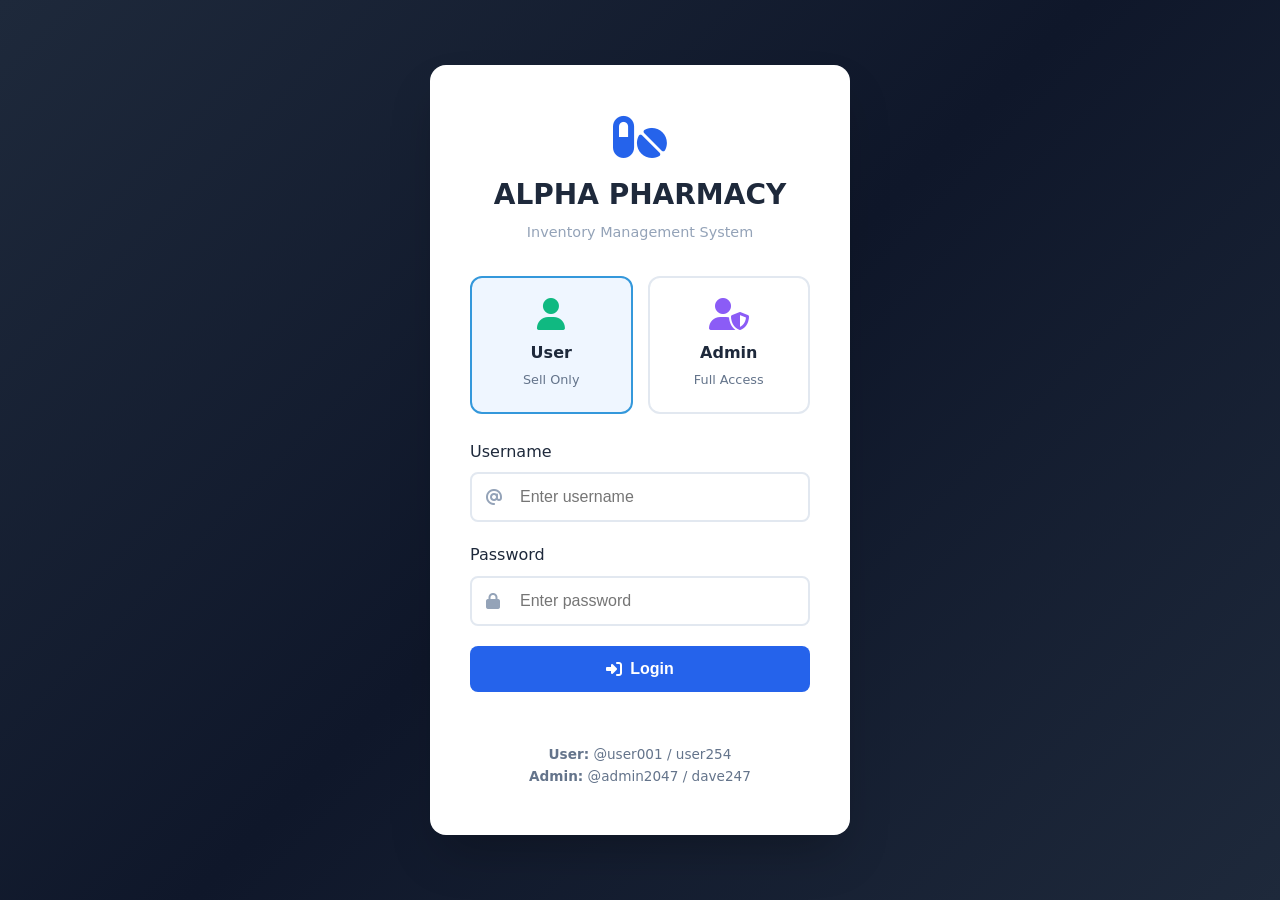
==== login.html @ 3d80ed70 "Add files via upload" ====
<!DOCTYPE html>
<html lang="en">
<head>
    <meta charset="UTF-8">
    <meta name="viewport" content="width=device-width, initial-scale=1.0">
    <title>Login - MediCare Pharmacy</title>
    <link rel="stylesheet" href="https://cdnjs.cloudflare.com/ajax/libs/font-awesome/6.5.1/css/all.min.css" />
    <link rel="stylesheet" href="style.css" />
    <style>
        .role-selection {
            display: grid;
            grid-template-columns: 1fr 1fr;
            gap: 15px;
            margin-bottom: 25px;
        }
        .role-card {
            padding: 20px;
            border: 2px solid #e2e8f0;
            border-radius: 12px;
            text-align: center;
            cursor: pointer;
            transition: all 0.3s;
        }
        .role-card:hover {
            border-color: #3498db;
            background: #f8fafc;
        }
        .role-card.selected {
            border-color: #3498db;
            background: #eff6ff;
        }
        .role-card i {
            font-size: 2rem;
            margin-bottom: 10px;
            display: block;
        }
        .role-card.user-card i { color: #10b981; }
        .role-card.admin-card i { color: #8b5cf6; }
        .role-card span {
            display: block;
            font-weight: 600;
            color: #1e293b;
        }
        .role-card small {
            color: #64748b;
            font-size: 0.8rem;
        }
        .user-role { color: #10b981; }
        .admin-role { color: #8b5cf6; }
    </style>
</head>
<body>
    <div class="login-page">
        <div class="login-container">
            <div class="login-header">
                <i class="fa-solid fa-pills"></i>
                <h1>ALPHA PHARMACY</h1>
                <p>Inventory Management System</p>
            </div>

            <div class="role-selection">
                <div class="role-card user-card" onclick="selectRole('user')">
                    <i class="fa-solid fa-user"></i>
                    <span>User</span>
                    <small>Sell Only</small>
                </div>
                <div class="role-card admin-card" onclick="selectRole('admin')">
                    <i class="fa-solid fa-user-shield"></i>
                    <span>Admin</span>
                    <small>Full Access</small>
                </div>
            </div>

            <form id="loginForm" class="login-form">
                <div class="form-group">
                    <label>Username</label>
                    <div class="input-group">
                        <i class="fa-solid fa-at"></i>
                        <input type="text" id="username" placeholder="Enter username" required />
                    </div>
                </div>
                <div class="form-group">
                    <label>Password</label>
                    <div class="input-group">
                        <i class="fa-solid fa-lock"></i>
                        <input type="password" id="password" placeholder="Enter password" required />
                    </div>
                </div>
                <button type="submit" class="btn-login">
                    <i class="fa-solid fa-sign-in-alt"></i> Login
                </button>
                <p id="loginError" class="error-message"></p>
            </form>

            <p style="text-align: center; margin-top: 20px; color: #64748b; font-size: 0.85rem;">
                <b>User:</b> @user001 / user254<br>
                <b>Admin:</b> @admin2047 / dave247
            </p>
        </div>
    </div>

    <script>
        // Clear any existing session when arriving at login page
        if (window.location.href.includes('login.html')) {
            localStorage.removeItem('isLoggedIn');
            localStorage.removeItem('role');
        }
        
        let selectedRole = 'user';
        
        function selectRole(role) {
            selectedRole = role;
            document.querySelectorAll('.role-card').forEach(card => card.classList.remove('selected'));
            if (role === 'user') {
                document.querySelector('.user-card').classList.add('selected');
            } else {
                document.querySelector('.admin-card').classList.add('selected');
            }
        }

        selectRole('user');

        document.getElementById('loginForm').addEventListener('submit', function(e) {
            e.preventDefault();
            
            const username = document.getElementById('username').value;
            const password = document.getElementById('password').value;
            const errorMessage = document.getElementById('loginError');

            const validUsers = {
                '@user001': 'user254',
                '@admin2047': 'dave247'
            };

            if (validUsers[username] && validUsers[username] === password) {
                const isAdmin = username === '@admin2047';
                localStorage.setItem('role', isAdmin ? 'admin' : 'user');
                localStorage.setItem('isLoggedIn', 'true');
                
                // Small delay to ensure localStorage is saved
                setTimeout(function() {
                    window.location.href = 'index.html?t=' + new Date().getTime();
                }, 100);
            } else {
                errorMessage.textContent = 'Invalid username or password';
                setTimeout(() => { errorMessage.textContent = ''; }, 3000);
            }
        });
    </script>
</body>
</html>
---- style.css ----
/* ===== Login Page ===== */
.login-page {
  min-height: 100vh;
  display: flex;
  align-items: center;
  justify-content: center;
  background: linear-gradient(135deg, #1e293b 0%, #0f172a 50%, #1e293b 100%);
  padding: 20px;
}

.login-container {
  background: var(--white);
  border-radius: 16px;
  padding: 48px 40px;
  width: 100%;
  max-width: 420px;
  box-shadow: 0 25px 50px -12px rgba(0,0,0,0.25);
  animation: slideUp 0.4s ease;
}

@keyframes slideUp {
  from { opacity: 0; transform: translateY(30px); }
  to { opacity: 1; transform: translateY(0); }
}

.login-header {
  text-align: center;
  margin-bottom: 32px;
}

.login-header i {
  font-size: 3rem;
  color: var(--primary);
  margin-bottom: 12px;
  display: block;
}

.login-header h1 {
  font-size: 1.75rem;
  font-weight: 700;
  color: var(--dark);
  margin-bottom: 4px;
}

.login-header p {
  color: var(--gray-400);
  font-size: 0.9rem;
}

.login-form .form-group {
  margin-bottom: 20px;
}

.login-form .form-group label {
  display: block;
  font-weight: 500;
  margin-bottom: 8px;
  color: var(--dark);
}

.input-group {
  position: relative;
}

.input-group i {
  position: absolute;
  left: 16px;
  top: 50%;
  transform: translateY(-50%);
  color: var(--gray-400);
  font-size: 1rem;
}

.input-group input {
  width: 100%;
  padding: 14px 16px 14px 48px;
  border: 2px solid var(--gray-200);
  border-radius: var(--radius);
  font-size: 1rem;
  transition: var(--transition);
}

.input-group input:focus {
  outline: none;
  border-color: var(--primary);
  box-shadow: 0 0 0 4px rgba(37, 99, 235, 0.1);
}

.btn-login {
  width: 100%;
  padding: 14px;
  background: var(--primary);
  color: var(--white);
  border: none;
  border-radius: var(--radius);
  font-size: 1rem;
  font-weight: 600;
  cursor: pointer;
  transition: var(--transition);
  display: flex;
  align-items: center;
  justify-content: center;
  gap: 8px;
}

.btn-login:hover {
  background: var(--primary-dark);
  transform: translateY(-2px);
}

.error-message {
  color: var(--danger);
  text-align: center;
  margin-top: 12px;
  font-size: 0.875rem;
  min-height: 20px;
}

/* ===== CSS Variables ===== */
:root {
  --primary: #2563eb;
  --primary-dark: #1d4ed8;
  --secondary: #64748b;
  --success: #10b981;
  --warning: #f59e0b;
  --danger: #ef4444;
  --dark: #1e293b;
  --light: #f8fafc;
  --white: #ffffff;
  --gray-100: #f1f5f9;
  --gray-200: #e2e8f0;
  --gray-300: #cbd5e1;
  --gray-400: #94a3b8;
  --shadow: 0 1px 3px rgba(0,0,0,0.1), 0 1px 2px rgba(0,0,0,0.06);
  --shadow-lg: 0 10px 15px -3px rgba(0,0,0,0.1), 0 4px 6px -2px rgba(0,0,0,0.05);
  --radius: 8px;
  --radius-lg: 12px;
  --transition: all 0.2s ease;
}

/* ===== Reset & Base ===== */
* {
  margin: 0;
  padding: 0;
  box-sizing: border-box;
}

body {
  font-family: 'Segoe UI', system-ui, -apple-system, sans-serif;
  background-color: var(--gray-100);
  color: var(--dark);
  line-height: 1.6;
}

/* ===== App Container ===== */
.app-container {
  display: flex;
  min-height: 100vh;
}

/* ===== Sidebar ===== */
.sidebar {
  width: 260px;
  background: linear-gradient(180deg, var(--dark) 0%, #0f172a 100%);
  color: var(--white);
  display: flex;
  flex-direction: column;
  position: fixed;
  height: 100vh;
  z-index: 100;
}

.logo {
  padding: 24px;
  display: flex;
  align-items: center;
  gap: 12px;
  font-size: 1.5rem;
  font-weight: 700;
  border-bottom: 1px solid rgba(255,255,255,0.1);
}

.logo i {
  color: var(--primary);
  font-size: 1.8rem;
}

.nav-menu {
  flex: 1;
  padding: 20px 12px;
  display: flex;
  flex-direction: column;
  gap: 4px;
}

.nav-item {
  display: flex;
  align-items: center;
  gap: 12px;
  padding: 14px 16px;
  color: var(--gray-400);
  text-decoration: none;
  border-radius: var(--radius);
  transition: var(--transition);
  font-weight: 500;
}

.nav-item i {
  width: 20px;
  text-align: center;
}

.nav-item:hover {
  background: rgba(255,255,255,0.05);
  color: var(--white);
}

.nav-item.active {
  background: var(--primary);
  color: var(--white);
}

.sidebar-footer {
  padding: 20px;
  border-top: 1px solid rgba(255,255,255,0.1);
}

.user-info {
  display: flex;
  align-items: center;
  gap: 10px;
  color: var(--gray-400);
  font-size: 0.9rem;
  margin-bottom: 12px;
}

.user-info i {
  font-size: 1.5rem;
}

.logout-btn {
  width: 100%;
  display: flex;
  align-items: center;
  justify-content: center;
  gap: 8px;
  padding: 10px;
  background: rgba(239, 68, 68, 0.2);
  color: #f87171;
  border: 1px solid rgba(239, 68, 68, 0.3);
  border-radius: var(--radius);
  cursor: pointer;
  transition: var(--transition);
  font-size: 0.9rem;
}

.logout-btn:hover {
  background: rgba(239, 68, 68, 0.3);
  color: #fff;
}

/* ===== Main Content ===== */
.main-content {
  flex: 1;
  margin-left: 260px;
  padding: 24px;
  min-height: 100vh;
}

.page {
  display: none;
  animation: fadeIn 0.3s ease;
}

.page.active {
  display: block;
}

@keyframes fadeIn {
  from { opacity: 0; transform: translateY(10px); }
  to { opacity: 1; transform: translateY(0); }
}

/* ===== Page Header ===== */
.page-header {
  display: flex;
  justify-content: space-between;
  align-items: center;
  margin-bottom: 24px;
}

.page-header h1 {
  font-size: 1.75rem;
  font-weight: 600;
  color: var(--dark);
  display: flex;
  align-items: center;
  gap: 12px;
}

.page-header h1 i {
  color: var(--primary);
}

.date-display {
  color: var(--gray-400);
  font-size: 0.9rem;
}

/* ===== Dashboard Stats ===== */
.dashboard-stats {
  display: grid;
  grid-template-columns: repeat(auto-fit, minmax(240px, 1fr));
  gap: 20px;
  margin-bottom: 32px;
}

.stat-card {
  background: var(--white);
  border-radius: var(--radius-lg);
  padding: 24px;
  display: flex;
  align-items: center;
  gap: 16px;
  box-shadow: var(--shadow);
  transition: var(--transition);
}

.stat-card:hover {
  transform: translateY(-4px);
  box-shadow: var(--shadow-lg);
}

.stat-icon {
  width: 56px;
  height: 56px;
  border-radius: var(--radius);
  display: flex;
  align-items: center;
  justify-content: center;
  font-size: 1.5rem;
}

.stat-card.total-sales .stat-icon {
  background: linear-gradient(135deg, #f59e0b, #d97706);
  color: var(--white);
}

.stat-card.daily .stat-icon {
  background: linear-gradient(135deg, #f97316, #ea580c);
  color: var(--white);
}

.stat-card.monthly .stat-icon {
  background: linear-gradient(135deg, #10b981, #059669);
  color: var(--white);
}

.stat-card.yearly .stat-icon {
  background: linear-gradient(135deg, #8b5cf6, #7c3aed);
  color: var(--white);
}

.stat-info {
  display: flex;
  flex-direction: column;
}

.stat-label {
  font-size: 0.875rem;
  color: var(--gray-400);
  font-weight: 500;
}

.stat-value {
  font-size: 1.5rem;
  font-weight: 700;
  color: var(--dark);
}

/* ===== Recent Sales Section ===== */
.recent-sales-section h2 {
  font-size: 1.25rem;
  font-weight: 600;
  margin-bottom: 16px;
  display: flex;
  align-items: center;
  gap: 10px;
}

.recent-sales-section h2 i {
  color: var(--primary);
}

/* ===== Tables ===== */
.table-container {
  background: var(--white);
  border-radius: var(--radius-lg);
  box-shadow: var(--shadow);
  overflow: hidden;
}

.data-table {
  width: 100%;
  border-collapse: collapse;
}

.data-table thead {
  background: var(--gray-100);
}

.data-table th {
  padding: 14px 16px;
  text-align: left;
  font-weight: 600;
  font-size: 0.875rem;
  color: var(--gray-400);
  text-transform: uppercase;
  letter-spacing: 0.05em;
}

.data-table td {
  padding: 14px 16px;
  border-bottom: 1px solid var(--gray-200);
}

.data-table tbody tr:hover {
  background: var(--gray-50);
}

.data-table tbody tr:last-child td {
  border-bottom: none;
}

/* ===== Sell Form ===== */
.sell-form-container {
  max-width: 600px;
  margin: 0 auto;
}

.form-card {
  background: var(--white);
  border-radius: var(--radius-lg);
  padding: 32px;
  box-shadow: var(--shadow);
}

.form-card h3 {
  font-size: 1.25rem;
  margin-bottom: 24px;
  padding-bottom: 16px;
  border-bottom: 1px solid var(--gray-200);
}

.form-group {
  margin-bottom: 20px;
}

.form-group label {
  display: block;
  font-weight: 500;
  margin-bottom: 8px;
  color: var(--dark);
}

.form-input, .form-select {
  width: 100%;
  padding: 12px 16px;
  border: 1px solid var(--gray-300);
  border-radius: var(--radius);
  font-size: 1rem;
  transition: var(--transition);
  background: var(--white);
}

.form-input:focus, .form-select:focus {
  outline: none;
  border-color: var(--primary);
  box-shadow: 0 0 0 3px rgba(37, 99, 235, 0.1);
}

.search-input {
  width: 100%;
  padding: 12px 16px;
  border: 1px solid var(--gray-300);
  border-radius: var(--radius);
  font-size: 1rem;
  margin-bottom: 12px;
}

/* ===== Buttons ===== */
.btn-primary {
  display: inline-flex;
  align-items: center;
  gap: 8px;
  padding: 12px 24px;
  background: var(--primary);
  color: var(--white);
  border: none;
  border-radius: var(--radius);
  font-size: 1rem;
  font-weight: 500;
  cursor: pointer;
  transition: var(--transition);
}

.btn-primary:hover {
  background: var(--primary-dark);
  transform: translateY(-1px);
}

.btn-secondary {
  display: inline-flex;
  align-items: center;
  gap: 8px;
  padding: 10px 20px;
  background: var(--primary);
  color: var(--white);
  border: none;
  border-radius: var(--radius);
  font-size: 0.9rem;
  font-weight: 500;
  cursor: pointer;
  transition: var(--transition);
}

.btn-secondary:hover {
  background: var(--primary-dark);
}

.btn-outline {
  display: inline-flex;
  align-items: center;
  gap: 8px;
  padding: 10px 20px;
  background: transparent;
  color: var(--gray-400);
  border: 1px solid var(--gray-300);
  border-radius: var(--radius);
  font-size: 0.9rem;
  font-weight: 500;
  cursor: pointer;
  transition: var(--transition);
}

.btn-outline:hover {
  border-color: var(--dark);
  color: var(--dark);
}

.btn-danger {
  background: var(--danger);
  color: var(--white);
}

.btn-danger:hover {
  background: #dc2626;
}

/* ===== Filters Section ===== */
.filters-section {
  background: var(--white);
  padding: 20px;
  border-radius: var(--radius-lg);
  margin-bottom: 24px;
  box-shadow: var(--shadow);
}

.date-filters {
  display: flex;
  align-items: flex-end;
  gap: 16px;
  flex-wrap: wrap;
}

.filter-group {
  display: flex;
  flex-direction: column;
  gap: 6px;
}

.filter-group label {
  font-size: 0.875rem;
  font-weight: 500;
  color: var(--gray-400);
}

/* ===== Inventory Stats ===== */
.inventory-stats {
  display: flex;
  gap: 24px;
  margin-bottom: 24px;
  flex-wrap: wrap;
}

.inv-stat {
  background: var(--white);
  padding: 20px 32px;
  border-radius: var(--radius-lg);
  box-shadow: var(--shadow);
  display: flex;
  flex-direction: column;
  align-items: center;
}

.inv-value {
  font-size: 1.75rem;
  font-weight: 700;
  color: var(--dark);
}

.inv-value.low-stock {
  color: var(--danger);
}

.inv-label {
  font-size: 0.875rem;
  color: var(--gray-400);
}

/* ===== Modal ===== */
.modal {
  display: none;
  position: fixed;
  top: 0;
  left: 0;
  width: 100%;
  height: 100%;
  background: rgba(0,0,0,0.5);
  z-index: 1000;
  align-items: center;
  justify-content: center;
}

.modal.active {
  display: flex;
}

.modal-content {
  background: var(--white);
  border-radius: var(--radius-lg);
  width: 100%;
  max-width: 500px;
  max-height: 90vh;
  overflow-y: auto;
  box-shadow: var(--shadow-lg);
}

.modal-header {
  display: flex;
  justify-content: space-between;
  align-items: center;
  padding: 20px 24px;
  border-bottom: 1px solid var(--gray-200);
}

.modal-header h2 {
  font-size: 1.25rem;
  font-weight: 600;
}

.close-modal {
  background: none;
  border: none;
  font-size: 1.5rem;
  color: var(--gray-400);
  cursor: pointer;
  padding: 4px;
  line-height: 1;
}

.close-modal:hover {
  color: var(--dark);
}

#drugForm {
  padding: 24px;
}

.form-row {
  display: grid;
  grid-template-columns: 1fr 1fr;
  gap: 16px;
}

.form-actions {
  display: flex;
  gap: 12px;
  margin-top: 24px;
}

.form-actions .btn-primary {
  flex: 1;
}

/* ===== Table Actions ===== */
.action-btns {
  display: flex;
  gap: 8px;
}

.action-btn {
  padding: 6px 12px;
  border: none;
  border-radius: 4px;
  font-size: 0.8rem;
  cursor: pointer;
  transition: var(--transition);
}

.action-btn.edit {
  background: var(--warning);
  color: var(--dark);
}

.action-btn.delete {
  background: var(--danger);
  color: var(--white);
}

.action-btn:hover {
  opacity: 0.9;
}

/* ===== Stock Status ===== */
.stock-status {
  display: inline-block;
  padding: 4px 8px;
  border-radius: 4px;
  font-size: 0.75rem;
  font-weight: 500;
}

.stock-status.in-stock {
  background: #d1fae5;
  color: #065f46;
}

.stock-status.low-stock {
  background: #fef3c7;
  color: #92400e;
}

.stock-status.out-of-stock {
  background: #fee2e2;
  color: #991b1b;
}

/* ===== Responsive ===== */
@media (max-width: 1024px) {
  .sidebar {
    width: 80px;
  }
  
  .logo span, .nav-item span, .user-info span, .logout-btn span {
    display: none;
  }
  
  .logo {
    justify-content: center;
  }
  
  .nav-item {
    justify-content: center;
    padding: 14px;
  }
  
  .user-info {
    justify-content: center;
  }
  
  .logout-btn {
    justify-content: center;
  }
  
  .main-content {
    margin-left: 80px;
  }
}

@media (max-width: 768px) {
  .sidebar {
    display: none;
  }
  
  .main-content {
    margin-left: 0;
    padding: 16px;
  }
  
  .dashboard-stats {
    grid-template-columns: 1fr;
  }
  
  .date-filters {
    flex-direction: column;
    align-items: stretch;
  }
  
  .form-row {
    grid-template-columns: 1fr;
  }
  
  .table-container {
    overflow-x: auto;
  }
  
  .data-table {
    min-width: 600px;
  }
}

/* ===== Date Group Header ===== */
.date-group-header {
  background: var(--gray-100) !important;
  font-weight: 600;
}

.date-group-header td {
  padding: 10px 16px !important;
  color: var(--dark);
}

/* ===== Filter Buttons ===== */
.filter-buttons {
  display: flex;
  gap: 10px;
  margin-bottom: 20px;
  flex-wrap: wrap;
}

.filter-btn {
  padding: 8px 16px;
  border: 1px solid var(--gray-300);
  background: var(--white);
  border-radius: 20px;
  cursor: pointer;
  font-size: 0.875rem;
  transition: var(--transition);
}

.filter-btn:hover, .filter-btn.active {
  background: var(--primary);
  color: var(--white);
  border-color: var(--primary);
}

/* ===== Expiry Status ===== */
.expiry-expired { color: var(--danger); font-weight: 600; }
.expiry-soon { color: var(--warning); font-weight: 600; }
.expiry-ok { color: var(--success); font-weight: 600; }

.status-badge {
  display: inline-block;
  padding: 4px 10px;
  border-radius: 12px;
  font-size: 0.75rem;
  font-weight: 500;
}

.status-expired { background: #fee2e2; color: #dc2626; }
.status-soon { background: #fef3c7; color: #d97706; }
.status-ok { background: #d1fae5; color: #059669; }

/* ===== Stock Status ===== */
.stock-status {
  display: inline-block;
  padding: 4px 10px;
  border-radius: 4px;
  font-size: 0.75rem;
  font-weight: 500;
}

.stock-status.stock-high { background: #d1fae5; color: #059669; }
.stock-status.stock-medium { background: #fef3c7; color: #d97706; }
.stock-status.stock-low { background: #fee2e2; color: #dc2626; }
.stock-status.stock-out { background: #fee2e2; color: #991b1b; }

/* ===== Low Stock Notice ===== */
.low-stock-notice {
  background: #fef2f2;
  border: 1px solid #fecaca;
  border-radius: 8px;
  padding: 16px;
  margin-bottom: 20px;
}

.low-stock-notice h3 {
  color: var(--danger);
  margin-bottom: 10px;
  font-size: 1rem;
  display: flex;
  align-items: center;
  gap: 8px;
}

.low-stock-notice ul {
  color: var(--gray-500);
  padding-left: 20px;
}

.low-stock-notice li {
  margin-bottom: 5px;
}

/* ===== Search Group ===== */
.search-group {
  margin-bottom: 20px;
}

.search-input {
  width: 100%;
  padding: 12px 16px;
  border: 1px solid var(--gray-300);
  border-radius: var(--radius);
  font-size: 1rem;
}

/* ===== Admin Only Elements ===== */
.admin-only {
  display: none;
}
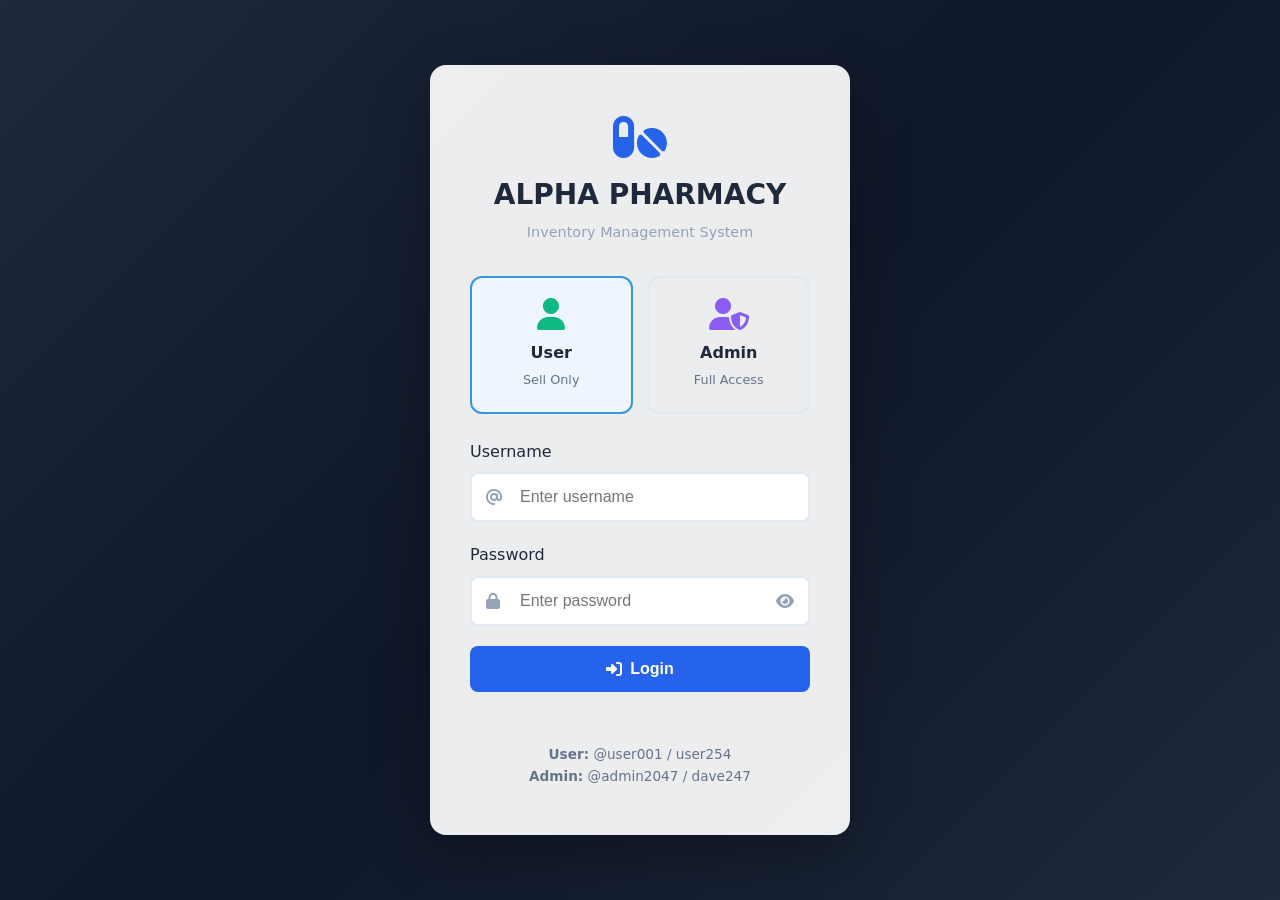
==== commit d678c8ce: "Add files via upload" ====
--- a/login.html
+++ b/login.html
@@ -7,6 +7,34 @@
     <link rel="stylesheet" href="https://cdnjs.cloudflare.com/ajax/libs/font-awesome/6.5.1/css/all.min.css" />
     <link rel="stylesheet" href="style.css" />
     <style>
+        body {
+            background: linear-gradient(-45deg, #1e3a8a, #1e40af, #3730a3, #4338ca);
+            background-size: 400% 400%;
+            animation: loginGradient 15s ease infinite;
+        }
+        
+        @keyframes loginGradient {
+            0% { background-position: 0% 50%; }
+            50% { background-position: 100% 50%; }
+            100% { background-position: 0% 50%; }
+        }
+        
+        body::before {
+            content: '';
+            position: fixed;
+            top: 0;
+            left: 0;
+            width: 100%;
+            height: 100%;
+            background: rgba(15, 23, 42, 0.5);
+            z-index: -1;
+        }
+        
+        .login-container {
+            background: rgba(255, 255, 255, 0.92);
+            box-shadow: 0 20px 60px rgba(0,0,0,0.3);
+        }
+        
         .role-selection {
             display: grid;
             grid-template-columns: 1fr 1fr;
@@ -84,6 +112,7 @@
                     <div class="input-group">
                         <i class="fa-solid fa-lock"></i>
                         <input type="password" id="password" placeholder="Enter password" required />
+                        <i class="fa-solid fa-eye toggle-password" onclick="togglePassword()"></i>
                     </div>
                 </div>
                 <button type="submit" class="btn-login">
@@ -118,6 +147,20 @@
             }
         }
 
+        function togglePassword() {
+            const passwordInput = document.getElementById('password');
+            const toggleIcon = document.querySelector('.toggle-password');
+            if (passwordInput.type === 'password') {
+                passwordInput.type = 'text';
+                toggleIcon.classList.remove('fa-eye');
+                toggleIcon.classList.add('fa-eye-slash');
+            } else {
+                passwordInput.type = 'password';
+                toggleIcon.classList.remove('fa-eye-slash');
+                toggleIcon.classList.add('fa-eye');
+            }
+        }
+
         selectRole('user');
 
         document.getElementById('loginForm').addEventListener('submit', function(e) {
@@ -136,6 +179,7 @@
                 const isAdmin = username === '@admin2047';
                 localStorage.setItem('role', isAdmin ? 'admin' : 'user');
                 localStorage.setItem('isLoggedIn', 'true');
+                localStorage.setItem('username', username);
                 
                 // Small delay to ensure localStorage is saved
                 setTimeout(function() {
--- a/style.css
+++ b/style.css
@@ -71,9 +71,21 @@
   font-size: 1rem;
 }
 
+.input-group .toggle-password {
+  position: absolute;
+  right: 16px;
+  left: auto;
+  cursor: pointer;
+  color: var(--gray-400);
+}
+
+.input-group .toggle-password:hover {
+  color: var(--dark);
+}
+
 .input-group input {
   width: 100%;
-  padding: 14px 16px 14px 48px;
+  padding: 14px 48px;
   border: 2px solid var(--gray-200);
   border-radius: var(--radius);
   font-size: 1rem;
@@ -152,6 +164,43 @@
   line-height: 1.6;
 }
 
+/* Admin page background */
+body.admin-page {
+  background: linear-gradient(-45deg, #1e3a8a, #1e40af, #3730a3, #4338ca);
+  background-size: 400% 400%;
+  animation: adminGradient 15s ease infinite;
+}
+
+@keyframes adminGradient {
+  0% { background-position: 0% 50%; }
+  50% { background-position: 100% 50%; }
+  100% { background-position: 0% 50%; }
+}
+
+/* User page background */
+body.user-page {
+  background: linear-gradient(-45deg, #047857, #059669, #0d9488, #14b8a6);
+  background-size: 400% 400%;
+  animation: userGradient 15s ease infinite;
+}
+
+@keyframes userGradient {
+  0% { background-position: 0% 50%; }
+  50% { background-position: 100% 50%; }
+  100% { background-position: 0% 50%; }
+}
+
+body::before {
+  content: '';
+  position: fixed;
+  top: 0;
+  left: 0;
+  width: 100%;
+  height: 100%;
+  background: rgba(255, 255, 255, 0.85);
+  z-index: -1;
+}
+
 /* ===== App Container ===== */
 .app-container {
   display: flex;
@@ -747,66 +796,99 @@
 }
 
 /* ===== Responsive ===== */
-@media (max-width: 1024px) {
+@media (max-width: 768px) {
   .sidebar {
+    position: fixed;
+    left: -80px;
     width: 80px;
-  }
-  
-  .logo span, .nav-item span, .user-info span, .logout-btn span {
-    display: none;
+    z-index: 1000;
+    background: rgba(30, 41, 59, 0.95);
+  }
+  
+  .show-sidebar {
+    left: 0;
   }
   
   .logo {
     justify-content: center;
+    background: rgba(37, 99, 235, 0.9);
   }
   
   .nav-item {
     justify-content: center;
     padding: 14px;
+    flex-direction: column;
+    gap: 4px;
+    font-size: 0.75rem;
+    color: #fff;
+  }
+  
+  .nav-item i {
+    font-size: 1.25rem;
+    color: #60a5fa;
+  }
+  
+  .nav-item:hover, .nav-item.active {
+    background: rgba(37, 99, 235, 0.8);
+  }
+  
+  .nav-item.active i {
+    color: #fff;
+  }
+  
+  .logo i {
+    color: #fff;
+  }
+  
+  .logo span {
+    display: none;
+  }
+  
+  .nav-item span, .user-info span, .logout-btn span {
+    display: none;
   }
   
   .user-info {
     justify-content: center;
+    color: #fff;
+  }
+  
+  .user-info i {
+    color: #60a5fa;
   }
   
   .logout-btn {
     justify-content: center;
-  }
-  
-  .main-content {
-    margin-left: 80px;
-  }
-}
-
-@media (max-width: 768px) {
-  .sidebar {
-    display: none;
+    color: #fca5a5;
+  }
+  
+  .logout-btn i {
+    color: #fca5a5;
   }
   
   .main-content {
     margin-left: 0;
-    padding: 16px;
+  }
+  
+  .page-header h1 {
+    font-size: 1.25rem;
   }
   
   .dashboard-stats {
     grid-template-columns: 1fr;
   }
   
-  .date-filters {
-    flex-direction: column;
-    align-items: stretch;
-  }
-  
-  .form-row {
-    grid-template-columns: 1fr;
-  }
-  
   .table-container {
     overflow-x: auto;
   }
   
   .data-table {
-    min-width: 600px;
+    font-size: 0.75rem;
+  }
+  
+  .form-input, .form-select {
+    padding: 12px;
+    font-size: 16px;
   }
 }
 
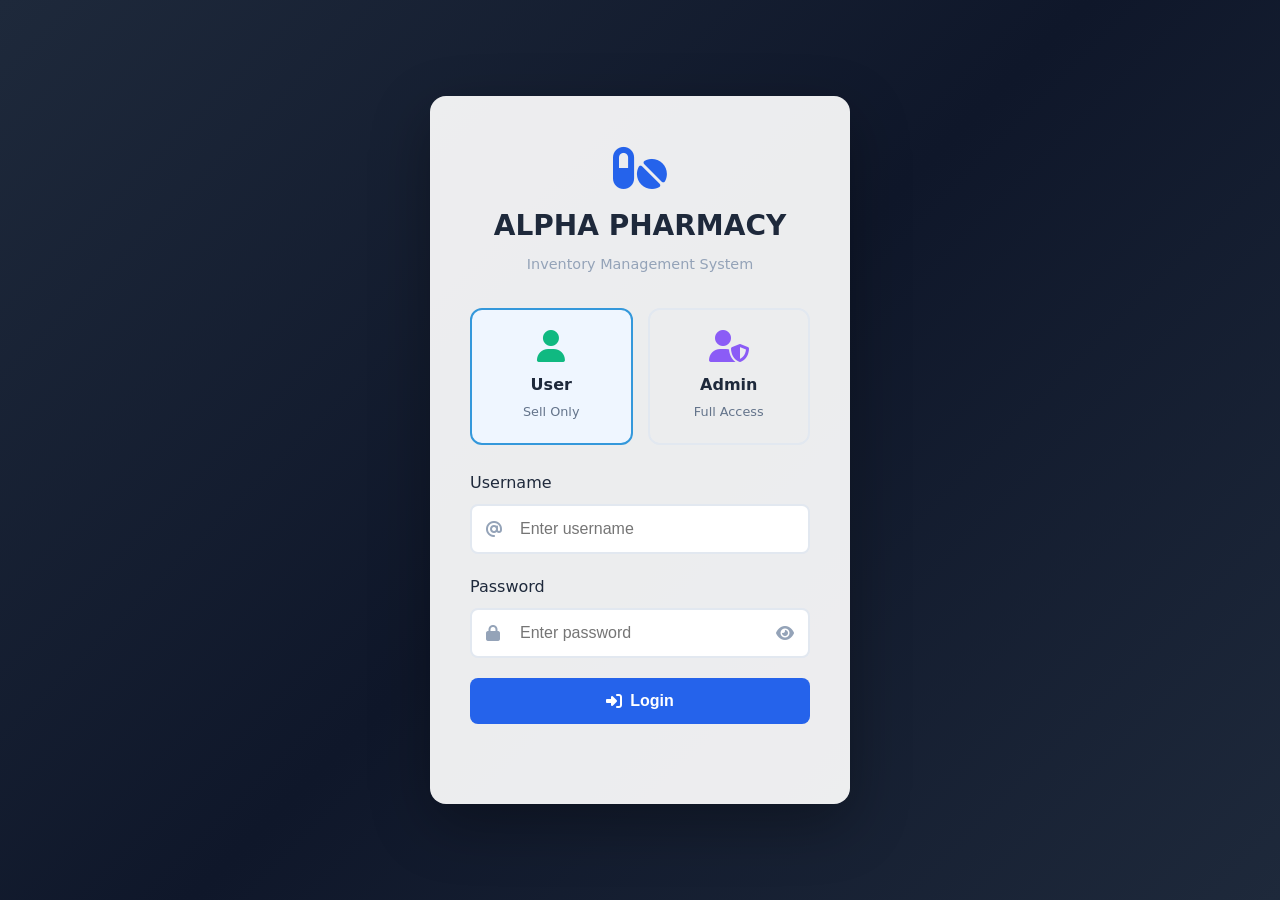
==== commit 000b60a3: "Remove user/admin info from login.html Removed user and admin information from the login page." ====
--- a/login.html
+++ b/login.html
@@ -120,10 +120,6 @@
                 </button>
                 <p id="loginError" class="error-message"></p>
             </form>
-
-            <p style="text-align: center; margin-top: 20px; color: #64748b; font-size: 0.85rem;">
-                <b>User:</b> @user001 / user254<br>
-                <b>Admin:</b> @admin2047 / dave247
             </p>
         </div>
     </div>
@@ -192,4 +188,4 @@
         });
     </script>
 </body>
-</html>+</html>
